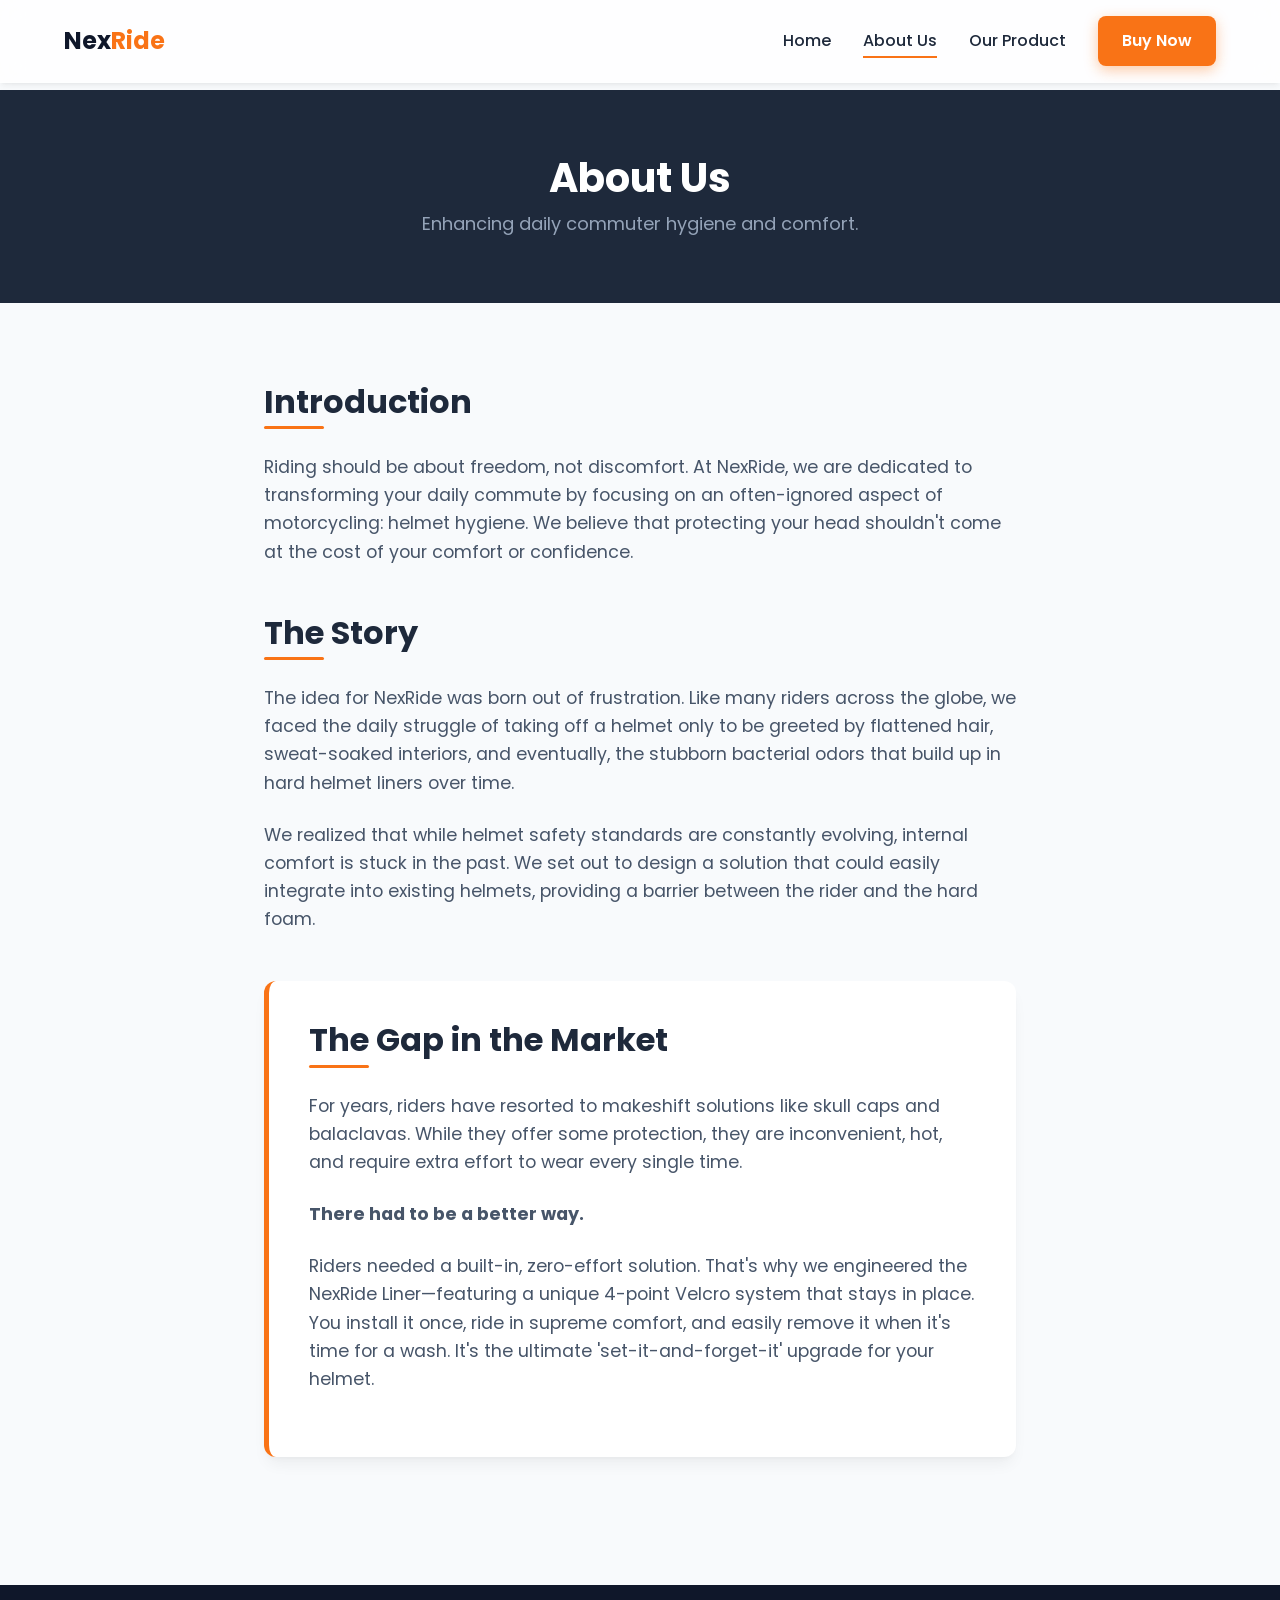
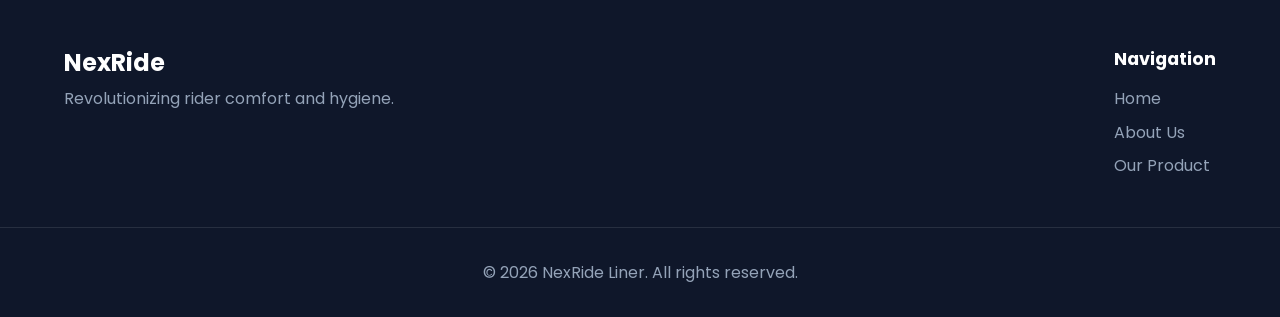
==== about.html @ 885d445a "Add files via upload" ====
<!DOCTYPE html>
<html lang="en">
<head>
    <meta charset="UTF-8">
    <meta name="viewport" content="width=device-width, initial-scale=1.0">
    <meta name="description" content="Learn about NexRide - addressing daily commuter hygiene, the story behind our innovative helmet liner, and why skull caps are obsolete.">
    <title>About Us | NexRide Liner</title>
    
    <!-- Google Fonts -->
    <link rel="preconnect" href="https://fonts.googleapis.com">
    <link rel="preconnect" href="https://fonts.gstatic.com" crossorigin>
    <link href="https://fonts.googleapis.com/css2?family=Poppins:wght@300;400;500;600;700&display=swap" rel="stylesheet">
    
    <!-- FontAwesome -->
    <link rel="stylesheet" href="https://cdnjs.cloudflare.com/ajax/libs/font-awesome/6.4.0/css/all.min.css">
    
    <!-- Custom CSS -->
    <link rel="stylesheet" href="assets/css/style.css">
</head>
<body>
    <header class="navbar">
        <div class="container nav-container">
            <a href="index.html" class="logo">Nex<span>Ride</span></a>
            
            <button class="hamburger-menu" aria-label="Toggle Navigation">
                <i class="fas fa-bars"></i>
            </button>
            
            <nav class="nav-links">
                <a href="index.html">Home</a>
                <a href="about.html" class="active">About Us</a>
                <a href="product.html">Our Product</a>
                <a href="product.html" class="btn btn-cta btn-nav">Buy Now</a>
            </nav>
        </div>
    </header>

    <main class="page-main">
        <section class="page-header">
            <div class="container">
                <h1>About Us</h1>
                <p>Enhancing daily commuter hygiene and comfort.</p>
            </div>
        </section>

        <section class="content-section">
            <div class="container content-container">
                <div class="content-block">
                    <h2>Introduction</h2>
                    <p>Riding should be about freedom, not discomfort. At NexRide, we are dedicated to transforming your daily commute by focusing on an often-ignored aspect of motorcycling: helmet hygiene. We believe that protecting your head shouldn't come at the cost of your comfort or confidence.</p>
                </div>

                <div class="content-block">
                    <h2>The Story</h2>
                    <p>The idea for NexRide was born out of frustration. Like many riders across the globe, we faced the daily struggle of taking off a helmet only to be greeted by flattened hair, sweat-soaked interiors, and eventually, the stubborn bacterial odors that build up in hard helmet liners over time.</p>
                    <p>We realized that while helmet safety standards are constantly evolving, internal comfort is stuck in the past. We set out to design a solution that could easily integrate into existing helmets, providing a barrier between the rider and the hard foam.</p>
                </div>

                <div class="content-block highlight-block">
                    <h2>The Gap in the Market</h2>
                    <p>For years, riders have resorted to makeshift solutions like skull caps and balaclavas. While they offer some protection, they are inconvenient, hot, and require extra effort to wear every single time.</p>
                    <p><strong>There had to be a better way.</strong></p>
                    <p>Riders needed a built-in, zero-effort solution. That's why we engineered the NexRide Liner—featuring a unique 4-point Velcro system that stays in place. You install it once, ride in supreme comfort, and easily remove it when it's time for a wash. It's the ultimate 'set-it-and-forget-it' upgrade for your helmet.</p>
                </div>
            </div>
        </section>
    </main>

    <footer>
        <div class="container footer-container">
            <div class="footer-info">
                <h2>NexRide</h2>
                <p>Revolutionizing rider comfort and hygiene.</p>
            </div>
            <div class="footer-links">
                <div class="footer-col">
                    <h3>Navigation</h3>
                    <ul>
                        <li><a href="index.html">Home</a></li>
                        <li><a href="about.html">About Us</a></li>
                        <li><a href="product.html">Our Product</a></li>
                    </ul>
                </div>
            </div>
        </div>
        <div class="footer-bottom">
            <p>&copy; 2026 NexRide Liner. All rights reserved.</p>
        </div>
    </footer>

    <!-- Custom JS -->
    <script src="assets/js/main.js"></script>
</body>
</html>
---- assets/css/style.css ----
@charset "UTF-8";

:root {
    /* Colors */
    --clr-navy-dark: #0f172a;
    --clr-navy-primary: #1e293b;
    --clr-navy-light: #334155;
    --clr-orange-primary: #f97316;
    --clr-orange-hover: #ea580c;
    --clr-orange-light: #ffedd5;
    --clr-slate-text: #475569;
    --clr-slate-light: #94a3b8;
    --clr-bg-light: #f8fafc;
    --clr-white: #ffffff;

    /* Typography */
    --font-primary: 'Poppins', sans-serif;

    /* Shadows */
    --shadow-soft: 0 4px 6px -1px rgba(0, 0, 0, 0.05), 0 2px 4px -2px rgba(0, 0, 0, 0.05);
    --shadow-medium: 0 10px 15px -3px rgba(0, 0, 0, 0.05), 0 4px 6px -4px rgba(0, 0, 0, 0.05);
    --shadow-large: 0 20px 25px -5px rgba(0, 0, 0, 0.1), 0 8px 10px -6px rgba(0, 0, 0, 0.1);
    
    /* Transitions */
    --transition-fast: 0.2s ease;
    --transition-normal: 0.3s ease;
    
    /* Border Radius */
    --radius-sm: 8px;
    --radius-md: 12px;
    --radius-lg: 24px;
}

/* Reset */
*, *::before, *::after {
    box-sizing: border-box;
    margin: 0;
    padding: 0;
}

html {
    scroll-behavior: smooth;
}

body {
    font-family: var(--font-primary);
    background-color: var(--clr-bg-light);
    color: var(--clr-slate-text);
    line-height: 1.6;
    -webkit-font-smoothing: antialiased;
}

h1, h2, h3, h4, h5, h6 {
    color: var(--clr-navy-primary);
    line-height: 1.2;
    margin-bottom: 1rem;
}

a {
    text-decoration: none;
    color: inherit;
    transition: color var(--transition-fast);
}

ul {
    list-style: none;
}

img {
    max-width: 100%;
    display: block;
}

/* Layout */
.container {
    width: 100%;
    max-width: 1200px;
    margin: 0 auto;
    padding: 0 1.5rem;
}

/* Buttons */
.btn {
    display: inline-flex;
    align-items: center;
    justify-content: center;
    gap: 0.5rem;
    padding: 0.75rem 1.5rem;
    border-radius: var(--radius-sm);
    font-weight: 600;
    cursor: pointer;
    transition: all var(--transition-normal);
    border: none;
    font-family: var(--font-primary);
    font-size: 1rem;
}

.btn-cta {
    background-color: var(--clr-orange-primary);
    color: var(--clr-white) !important;
    box-shadow: 0 4px 14px 0 rgba(249, 115, 22, 0.39);
}

.btn-cta:hover {
    background-color: var(--clr-orange-hover);
    transform: translateY(-2px);
    box-shadow: 0 6px 20px rgba(249, 115, 22, 0.3);
}

.btn-outline {
    background-color: transparent;
    color: var(--clr-navy-primary);
    border: 2px solid var(--clr-navy-primary);
}

.btn-outline:hover {
    background-color: var(--clr-navy-primary);
    color: var(--clr-white);
}

.btn-large {
    padding: 1rem 2rem;
    font-size: 1.125rem;
}

.btn-block {
    width: 100%;
}

.btn-massive {
    padding: 1.25rem;
    font-size: 1.25rem;
}

/* Navigation - Frosted Glass */
.navbar {
    position: fixed;
    top: 0;
    left: 0;
    width: 100%;
    z-index: 1000;
    background: rgba(255, 255, 255, 0.8);
    backdrop-filter: blur(12px);
    -webkit-backdrop-filter: blur(12px);
    border-bottom: 1px solid rgba(255, 255, 255, 0.3);
    box-shadow: var(--shadow-soft);
    padding: 1rem 0;
    transition: padding var(--transition-normal);
}

.nav-container {
    display: flex;
    justify-content: space-between;
    align-items: center;
}

.logo {
    font-size: 1.5rem;
    font-weight: 700;
    color: var(--clr-navy-dark);
}

.logo span {
    color: var(--clr-orange-primary);
}

.nav-links {
    display: flex;
    align-items: center;
    gap: 2rem;
}

.nav-links a:not(.btn) {
    font-weight: 500;
    color: var(--clr-navy-primary);
    position: relative;
}

.nav-links a:not(.btn)::after {
    content: '';
    position: absolute;
    width: 0;
    height: 2px;
    bottom: -4px;
    left: 0;
    background-color: var(--clr-orange-primary);
    transition: width var(--transition-normal);
}

.nav-links a:not(.btn):hover::after,
.nav-links a.active:not(.btn)::after {
    width: 100%;
}

.hamburger-menu {
    display: none;
    background: none;
    border: none;
    font-size: 1.5rem;
    color: var(--clr-navy-primary);
    cursor: pointer;
}

/* Mobile Nav Settings */
@media (max-width: 768px) {
    .hamburger-menu {
        display: block;
    }
    
    .nav-links {
        position: absolute;
        top: 100%;
        left: 0;
        width: 100%;
        background-color: var(--clr-white);
        flex-direction: column;
        padding: 2rem;
        gap: 1.5rem;
        box-shadow: var(--shadow-medium);
        clip-path: circle(0% at top right);
        transition: clip-path 0.4s ease-in-out;
    }
    
    .nav-links.active {
        clip-path: circle(150% at top right);
    }
}

/* Hero Section */
.hero {
    padding: 140px 0 80px;
    min-height: 100vh;
    display: flex;
    align-items: center;
}

.hero-container {
    display: grid;
    grid-template-columns: 1fr 1fr;
    gap: 4rem;
    align-items: center;
}

.hero-content h1 {
    font-size: clamp(2.5rem, 5vw, 4rem);
    font-weight: 700;
    letter-spacing: -0.02em;
    margin-bottom: 1.5rem;
    color: var(--clr-navy-dark);
}

.hero-content p {
    font-size: 1.125rem;
    margin-bottom: 2.5rem;
    color: var(--clr-slate-text);
}

.image-placeholder {
    width: 100%;
    aspect-ratio: 4/3;
    background: linear-gradient(135deg, var(--clr-navy-light), var(--clr-navy-primary));
    border-radius: var(--radius-lg);
    display: flex;
    flex-direction: column;
    align-items: center;
    justify-content: center;
    color: rgba(255, 255, 255, 0.5);
    box-shadow: var(--shadow-large);
    transition: transform var(--transition-normal);
}

.image-placeholder:hover {
    transform: translateY(-10px);
}

.image-placeholder i {
    font-size: 4rem;
    margin-bottom: 1rem;
    color: var(--clr-orange-primary);
}

.large-placeholder {
    aspect-ratio: 1/1;
}

@media (max-width: 992px) {
    .hero-container {
        grid-template-columns: 1fr;
        text-align: center;
    }
    
    .hero {
        padding-top: 120px;
        min-height: auto;
    }
}

/* Features Grid */
.features {
    padding: 5rem 0;
    background-color: var(--clr-white);
}

.features-grid {
    display: grid;
    grid-template-columns: repeat(auto-fit, minmax(300px, 1fr));
    gap: 2rem;
}

.feature-card {
    background-color: var(--clr-bg-light);
    padding: 2.5rem;
    border-radius: var(--radius-md);
    text-align: center;
    box-shadow: var(--shadow-soft);
    transition: transform var(--transition-normal), box-shadow var(--transition-normal);
}

.feature-card:hover {
    transform: translateY(-5px);
    box-shadow: var(--shadow-medium);
}

.feature-card i {
    font-size: 2.5rem;
    color: var(--clr-orange-primary);
    margin-bottom: 1.5rem;
    background: var(--clr-orange-light);
    width: 80px;
    height: 80px;
    line-height: 80px;
    border-radius: 50%;
}

.feature-card h3 {
    margin-bottom: 1rem;
}

/* Page Headers */
.page-main {
    padding-top: 90px;
}

.page-header {
    background-color: var(--clr-navy-primary);
    color: var(--clr-white);
    padding: 4rem 0;
    text-align: center;
}

.page-header h1 {
    color: var(--clr-white);
    font-size: 2.5rem;
    margin-bottom: 0.5rem;
}

.page-header p {
    color: var(--clr-slate-light);
    font-size: 1.125rem;
}

/* About Content */
.content-section {
    padding: 5rem 0;
}

.content-container {
    max-width: 800px;
}

.content-block {
    margin-bottom: 3rem;
}

.content-block h2 {
    font-size: 2rem;
    position: relative;
    padding-bottom: 0.5rem;
    margin-bottom: 1.5rem;
}

.content-block h2::after {
    content: '';
    position: absolute;
    bottom: 0;
    left: 0;
    width: 60px;
    height: 3px;
    background-color: var(--clr-orange-primary);
    border-radius: 2px;
}

.content-block p {
    margin-bottom: 1.5rem;
    font-size: 1.1rem;
}

.highlight-block {
    background-color: var(--clr-white);
    padding: 2.5rem;
    border-radius: var(--radius-md);
    box-shadow: var(--shadow-medium);
    border-left: 5px solid var(--clr-orange-primary);
}

/* Product Showcase */
.product-showcase {
    padding: 4rem 0;
}

.product-container {
    display: grid;
    grid-template-columns: 1fr 1fr;
    gap: 4rem;
}

.badge {
    display: inline-block;
    padding: 0.25rem 0.75rem;
    border-radius: 2rem;
    font-size: 0.875rem;
    font-weight: 600;
    margin-bottom: 1rem;
}

.bestseller-badge {
    background-color: var(--clr-orange-light);
    color: var(--clr-orange-hover);
}

.product-title {
    font-size: 2.5rem;
    margin-bottom: 1rem;
}

.pricing {
    display: flex;
    align-items: center;
    gap: 1rem;
    margin-bottom: 1.5rem;
    padding-bottom: 1.5rem;
    border-bottom: 1px solid rgba(0,0,0,0.1);
}

.current-price {
    font-size: 2rem;
    font-weight: 700;
    color: var(--clr-navy-primary);
}

.original-price {
    font-size: 1.25rem;
    color: var(--clr-slate-light);
    text-decoration: line-through;
}

.discount-tag {
    background-color: #ef4444;
    color: white;
    padding: 0.25rem 0.5rem;
    border-radius: 4px;
    font-size: 0.875rem;
    font-weight: 600;
}

.product-description {
    font-size: 1.1rem;
    margin-bottom: 2rem;
}

.feature-list {
    margin-bottom: 2.5rem;
}

.feature-list li {
    margin-bottom: 1rem;
    display: flex;
    align-items: center;
    gap: 0.75rem;
}

.feature-list i {
    color: var(--clr-orange-primary);
}

.trust-signals {
    display: flex;
    justify-content: space-between;
    margin-top: 2rem;
    padding-top: 2rem;
    border-top: 1px solid rgba(0,0,0,0.1);
}

.signal {
    display: flex;
    flex-direction: column;
    align-items: center;
    gap: 0.5rem;
    font-size: 0.875rem;
    color: var(--clr-slate-text);
}

.signal i {
    font-size: 1.5rem;
    color: var(--clr-navy-light);
}

@media (max-width: 900px) {
    .product-container {
        grid-template-columns: 1fr;
    }
}

/* Footer */
footer {
    background-color: var(--clr-navy-dark);
    color: var(--clr-slate-light);
    padding: 4rem 0 2rem;
}

.footer-container {
    display: flex;
    justify-content: space-between;
    flex-wrap: wrap;
    gap: 2rem;
    margin-bottom: 3rem;
}

.footer-info h2 {
    color: var(--clr-white);
    margin-bottom: 0.5rem;
}

.footer-links {
    display: flex;
    gap: 2rem;
}

.footer-links h3 {
    color: var(--clr-white);
    font-size: 1.1rem;
}

.footer-links ul {
    display: flex;
    flex-direction: column;
    gap: 0.5rem;
}

.footer-links a:hover {
    color: var(--clr-orange-primary);
}

.footer-bottom {
    text-align: center;
    padding-top: 2rem;
    border-top: 1px solid rgba(255,255,255,0.1);
}

/* Cart Popup / Modal */
.cart-overlay {
    position: fixed;
    top: 0;
    left: 0;
    width: 100%;
    height: 100%;
    background-color: rgba(15, 23, 42, 0.7);
    backdrop-filter: blur(4px);
    z-index: 2000;
    display: flex;
    align-items: center;
    justify-content: center;
    opacity: 0;
    visibility: hidden;
    transition: all var(--transition-normal);
}

.cart-overlay.active {
    opacity: 1;
    visibility: visible;
}

.cart-popup {
    background-color: var(--clr-white);
    width: 90%;
    max-width: 450px;
    padding: 2.5rem;
    border-radius: var(--radius-md);
    position: relative;
    text-align: center;
    transform: translateY(20px) scale(0.95);
    transition: all 0.4s cubic-bezier(0.175, 0.885, 0.32, 1.275);
    box-shadow: var(--shadow-large);
}

.cart-overlay.active .cart-popup {
    transform: translateY(0) scale(1);
}

.close-btn {
    position: absolute;
    top: 1rem;
    right: 1.5rem;
    background: none;
    border: none;
    font-size: 1.5rem;
    color: var(--clr-slate-light);
    cursor: pointer;
    transition: color var(--transition-fast);
}

.close-btn:hover {
    color: var(--clr-navy-dark);
}

.cart-icon-success {
    font-size: 4rem;
    color: #10b981; /* Emerald green */
    margin-bottom: 1rem;
}

.cart-popup h2 {
    margin-bottom: 1.5rem;
}

.cart-item-preview {
    display: flex;
    align-items: center;
    gap: 1rem;
    background-color: var(--clr-bg-light);
    padding: 1rem;
    border-radius: var(--radius-sm);
    margin-bottom: 2rem;
    text-align: left;
}

.preview-img {
    width: 60px;
    height: 60px;
    background-color: var(--clr-navy-primary);
    border-radius: var(--radius-sm);
    display: flex;
    align-items: center;
    justify-content: center;
    color: var(--clr-orange-primary);
    font-size: 1.5rem;
}

.preview-text h4 {
    margin-bottom: 0.25rem;
    font-size: 1rem;
}

.preview-text p {
    font-weight: 600;
    color: var(--clr-orange-primary);
}

.cart-actions {
    display: grid;
    grid-template-columns: 1fr 1fr;
    gap: 1rem;
}

@media (max-width: 480px) {
    .cart-actions {
        grid-template-columns: 1fr;
    }
}
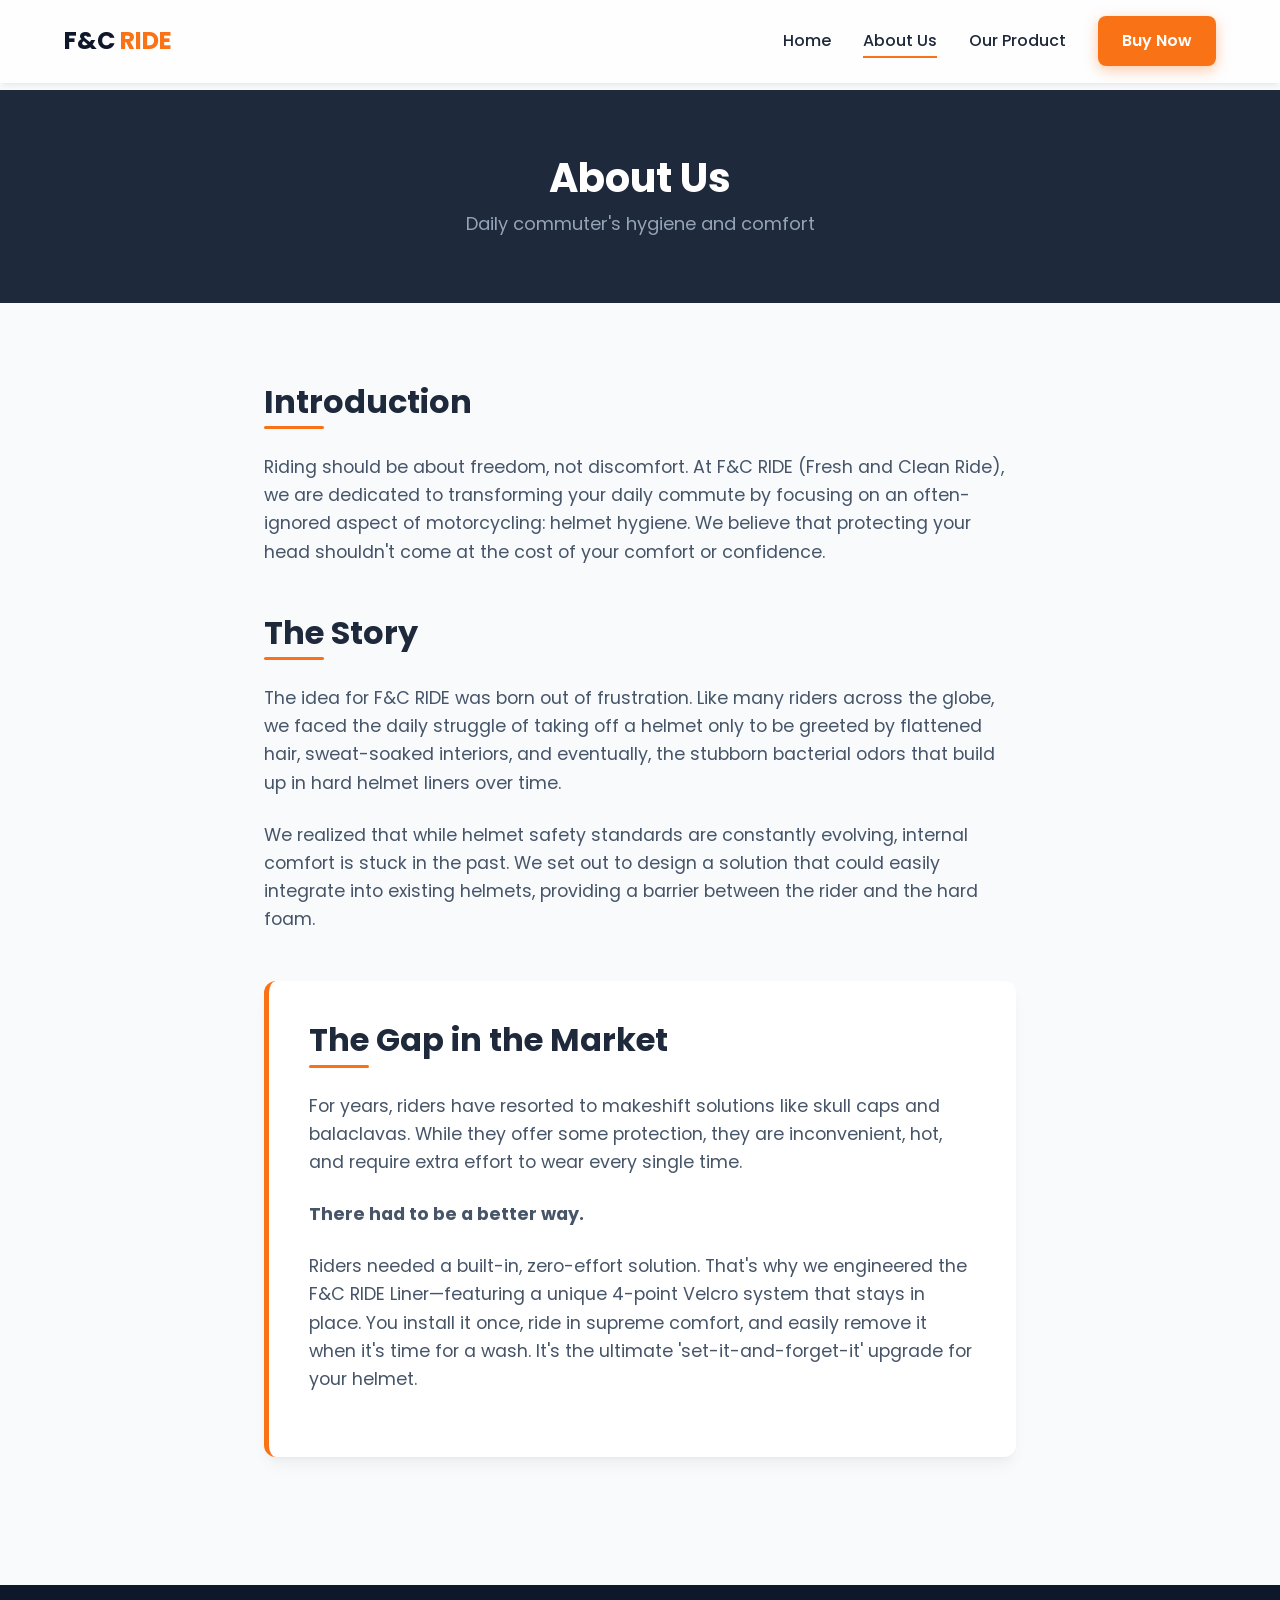
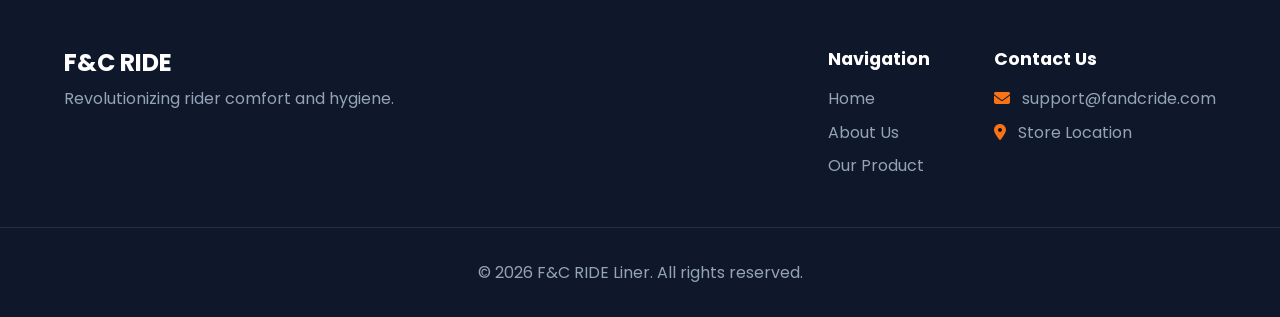
==== commit 3dfb40f6: "Add files via upload" ====
--- a/about.html
+++ b/about.html
@@ -3,8 +3,8 @@
 <head>
     <meta charset="UTF-8">
     <meta name="viewport" content="width=device-width, initial-scale=1.0">
-    <meta name="description" content="Learn about NexRide - addressing daily commuter hygiene, the story behind our innovative helmet liner, and why skull caps are obsolete.">
-    <title>About Us | NexRide Liner</title>
+    <meta name="description" content="Learn about F&C RIDE - addressing daily commuter hygiene, the story behind our innovative helmet liner, and why skull caps are obsolete.">
+    <title>About Us | F&C RIDE Liner</title>
     
     <!-- Google Fonts -->
     <link rel="preconnect" href="https://fonts.googleapis.com">
@@ -20,7 +20,7 @@
 <body>
     <header class="navbar">
         <div class="container nav-container">
-            <a href="index.html" class="logo">Nex<span>Ride</span></a>
+            <a href="index.html" class="logo">F&C <span>RIDE</span></a>
             
             <button class="hamburger-menu" aria-label="Toggle Navigation">
                 <i class="fas fa-bars"></i>
@@ -39,7 +39,7 @@
         <section class="page-header">
             <div class="container">
                 <h1>About Us</h1>
-                <p>Enhancing daily commuter hygiene and comfort.</p>
+                <p>Daily commuter's hygiene and comfort</p>
             </div>
         </section>
 
@@ -47,12 +47,12 @@
             <div class="container content-container">
                 <div class="content-block">
                     <h2>Introduction</h2>
-                    <p>Riding should be about freedom, not discomfort. At NexRide, we are dedicated to transforming your daily commute by focusing on an often-ignored aspect of motorcycling: helmet hygiene. We believe that protecting your head shouldn't come at the cost of your comfort or confidence.</p>
+                    <p>Riding should be about freedom, not discomfort. At F&C RIDE (Fresh and Clean Ride), we are dedicated to transforming your daily commute by focusing on an often-ignored aspect of motorcycling: helmet hygiene. We believe that protecting your head shouldn't come at the cost of your comfort or confidence.</p>
                 </div>
 
                 <div class="content-block">
                     <h2>The Story</h2>
-                    <p>The idea for NexRide was born out of frustration. Like many riders across the globe, we faced the daily struggle of taking off a helmet only to be greeted by flattened hair, sweat-soaked interiors, and eventually, the stubborn bacterial odors that build up in hard helmet liners over time.</p>
+                    <p>The idea for F&C RIDE was born out of frustration. Like many riders across the globe, we faced the daily struggle of taking off a helmet only to be greeted by flattened hair, sweat-soaked interiors, and eventually, the stubborn bacterial odors that build up in hard helmet liners over time.</p>
                     <p>We realized that while helmet safety standards are constantly evolving, internal comfort is stuck in the past. We set out to design a solution that could easily integrate into existing helmets, providing a barrier between the rider and the hard foam.</p>
                 </div>
 
@@ -60,7 +60,7 @@
                     <h2>The Gap in the Market</h2>
                     <p>For years, riders have resorted to makeshift solutions like skull caps and balaclavas. While they offer some protection, they are inconvenient, hot, and require extra effort to wear every single time.</p>
                     <p><strong>There had to be a better way.</strong></p>
-                    <p>Riders needed a built-in, zero-effort solution. That's why we engineered the NexRide Liner—featuring a unique 4-point Velcro system that stays in place. You install it once, ride in supreme comfort, and easily remove it when it's time for a wash. It's the ultimate 'set-it-and-forget-it' upgrade for your helmet.</p>
+                    <p>Riders needed a built-in, zero-effort solution. That's why we engineered the F&C RIDE Liner—featuring a unique 4-point Velcro system that stays in place. You install it once, ride in supreme comfort, and easily remove it when it's time for a wash. It's the ultimate 'set-it-and-forget-it' upgrade for your helmet.</p>
                 </div>
             </div>
         </section>
@@ -69,7 +69,7 @@
     <footer>
         <div class="container footer-container">
             <div class="footer-info">
-                <h2>NexRide</h2>
+                <h2>F&C RIDE</h2>
                 <p>Revolutionizing rider comfort and hygiene.</p>
             </div>
             <div class="footer-links">
@@ -81,10 +81,17 @@
                         <li><a href="product.html">Our Product</a></li>
                     </ul>
                 </div>
+                <div class="footer-col" style="margin-left: 2rem;">
+                    <h3>Contact Us</h3>
+                    <ul>
+                        <li><a href="mailto:support@fandcride.com"><i class="fas fa-envelope" style="margin-right: 0.5rem; color: var(--clr-orange-primary);"></i> support@fandcride.com</a></li>
+                        <li><a href="https://maps.app.goo.gl/EowpxqXuUK782P7DA" target="_blank" rel="noopener noreferrer"><i class="fas fa-map-marker-alt" style="margin-right: 0.5rem; color: var(--clr-orange-primary);"></i> Store Location</a></li>
+                    </ul>
+                </div>
             </div>
         </div>
         <div class="footer-bottom">
-            <p>&copy; 2026 NexRide Liner. All rights reserved.</p>
+            <p>&copy; 2026 F&C RIDE Liner. All rights reserved.</p>
         </div>
     </footer>
 
